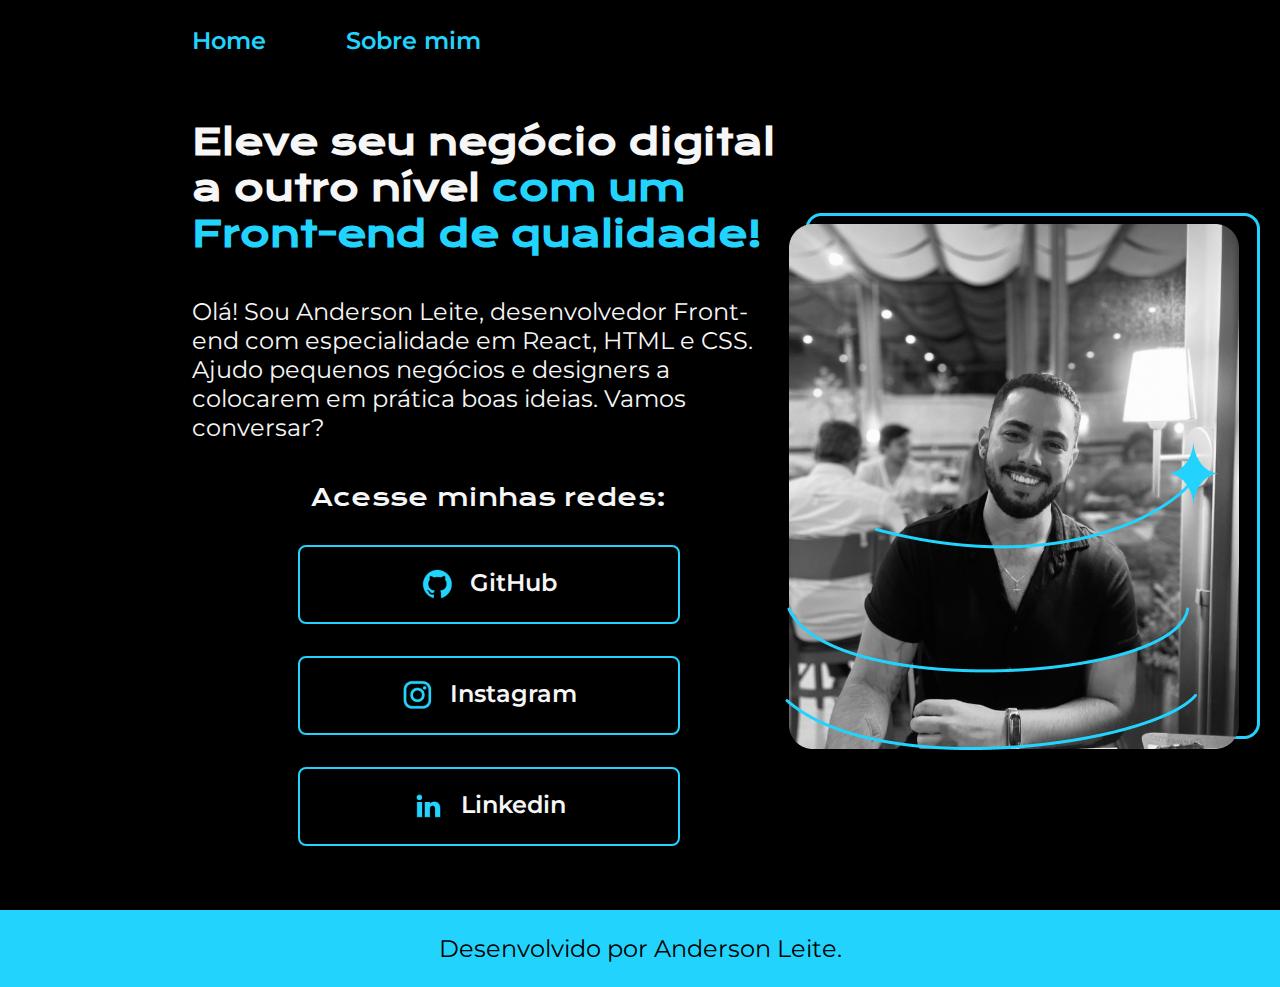
==== index.html @ 6e9f5388 "first version" ====
<!DOCTYPE html> 
<html lang="pt-br">
<head>
    <meta charset="UTF-8">
    <meta http-equiv="X-UA-Compatible" content="IE=edge">
    <meta name="viewport" content="width=device-width, initial-scale=1.0">
    <title>Portfolio</title>
    <link rel="stylesheet" href="style.css">
</head>
<body>
    <header class="cabecalho">
        <nav class="cabecalho__menu">
            <a class="cabecalho__menu__link">Home</a>
            <a class="cabecalho__menu__link">Sobre mim</a>
        </nav>
    </header>
    <main class="container">
        <section class="container__conteudo">
            <h1 class="container__conteudo__titulo">Eleve seu negócio digital a outro nível<strong class="titulo-destaque"> com um Front-end de qualidade!</strong></h1>
            <p class="container__conteudo__texto">Olá! Sou Anderson Leite, desenvolvedor Front-end com especialidade em React, HTML e CSS.
            Ajudo pequenos negócios e designers a colocarem em prática boas ideias. Vamos conversar?</p>
            <div class="container__link">
                <h2 class="container__link__sbtitulo">Acesse minhas redes:</h2>
                <a class="container__link__link" href="https://github.com/andersonleitee">
                <img src="./assets/github.png">GitHub
                </a>
                <a class="container__link__link" href="https://www.instagram.com/andersonleitecd/">
                <img src="./assets/instagram.png">Instagram
                </a>
                <a class="container__link__link" href="https://www.linkedin.com/in/anderson-leite-a68451125/">
                <img src="./assets/linkedin.png">Linkedin
                </a>
            </div>    
        </section> 
        <img src="./assets/Imagem.png" alt="Foto de Anderson no restaurante.">
    </main>
    <footer class="rodape">
        <p>Desenvolvido por Anderson Leite.</p>
    </footer>
</body>
</html>
---- style.css ----
@import url('https://fonts.googleapis.com/css2?family=Krona+One&family=Montserrat:wght@400;600&display=swap');
* {
    margin: 0;
    padding: 0;
}

body {
    box-sizing: border-box;
    background-color: #000000;
    color: #F6F6F6;
}

.cabecalho {
    padding: 2% 0% 0% 15%;
}

.cabecalho__menu {
    display: flex;
    gap: 80px;
}

.cabecalho__menu__link {
    color: #22D4FD;
    font-family: 'Montserrat', sans-serif;
    font-size: 24px;
    font-weight: 600;
}

.container {
    padding: 5% 15%;
    display: flex;
    align-items: center;
    justify-content: space-between; 
}

.container__conteudo {
    width: 615px;
    display: flex;
    flex-direction: column;
    gap: 40px;
}

.container__conteudo__titulo {
    width: 593px;
    font-size: 36px;
    font-family:'Krona One', sans-serif;
}

.titulo-destaque {
    color: #22D4FD;
}

.container__conteudo__texto {
    width: 593px;
    font-size: 24px;
    font-family: 'Montserrat', sans-serif;
}

.container__link {
    display: flex;
    justify-content: space-between;
    flex-direction: column;
    align-items: center;
    gap: 32px;
}

.container__link__sbtitulo {
    font-family:'Krona One', sans-serif;
    font-size: 24px;
    font-weight: 400;
}

.container__link__link{
   
    /* background-color: #22D4FD; */
    display: flex;
    justify-content: center;
    gap: 16px;
    border: 2px solid #22D4FD;
    width: 378px;
    text-align: center;
    border-radius: 8px;
    font-size: 24px;
    font-weight: 600;
    padding: 21.5px 0;
    text-decoration: none;
    color: #F6F6F6;
    font-family: 'Montserrat', sans-serif;
    
}

.container__link__link:hover {
    background-color: #272727;
}

.rodape {
    color: #000000;
    background-color: #22D4FD;
    text-align: center;
    font-family: 'Montserrat', sans-serif;
    font-size: 24px;
    padding: 24px;
}
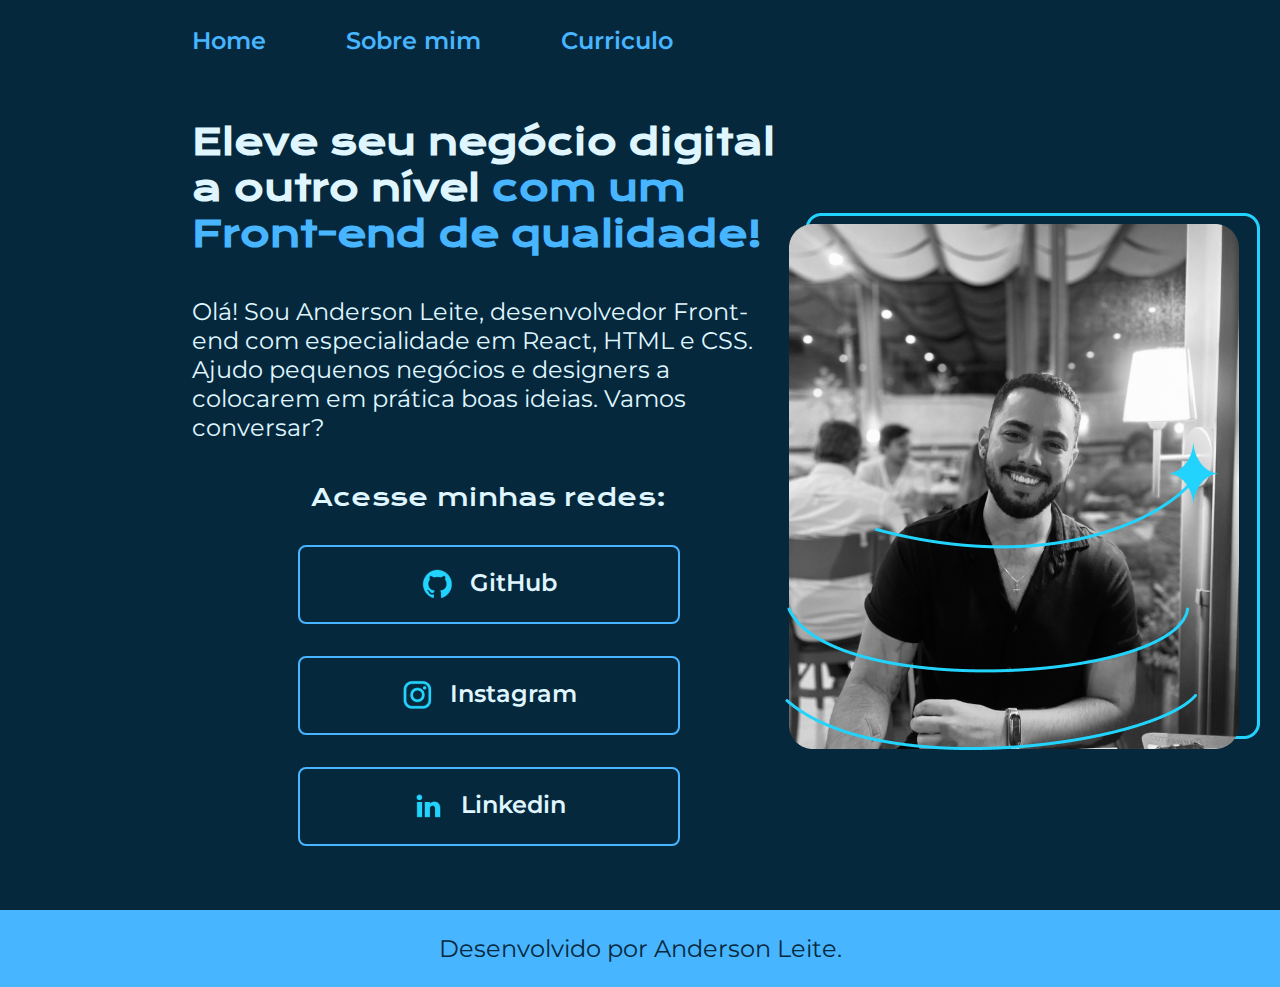
==== commit d3f41faf: "second version" ====
--- a/index.html
+++ b/index.html
@@ -5,13 +5,14 @@
     <meta http-equiv="X-UA-Compatible" content="IE=edge">
     <meta name="viewport" content="width=device-width, initial-scale=1.0">
     <title>Portfolio</title>
-    <link rel="stylesheet" href="style.css">
+    <link rel="stylesheet" href="./styles/style.css">
 </head>
 <body>
     <header class="cabecalho">
         <nav class="cabecalho__menu">
-            <a class="cabecalho__menu__link">Home</a>
-            <a class="cabecalho__menu__link">Sobre mim</a>
+            <a class="cabecalho__menu__link" href="index.html">Home</a>
+            <a class="cabecalho__menu__link" href="about.html">Sobre mim</a>
+            <a class="cabecalho__menu__link" href="curriculo.html">Curriculo</a>
         </nav>
     </header>
     <main class="container">
@@ -32,7 +33,7 @@
                 </a>
             </div>    
         </section> 
-        <img src="./assets/Imagem.png" alt="Foto de Anderson no restaurante.">
+        <img class="container__image" src="./assets/Imagem.png" alt="Foto de Anderson no restaurante.">
     </main>
     <footer class="rodape">
         <p>Desenvolvido por Anderson Leite.</p>
--- a/styles/style.css
+++ b/styles/style.css
@@ -0,0 +1,125 @@
+@import url('https://fonts.googleapis.com/css2?family=Krona+One&family=Montserrat:wght@400;600&display=swap');
+
+:root {
+    --cor-primaria: #06283D;
+    --cor-secundaria: #DFF6FF ;
+    --cor-terciaria: #47B5FF;
+    --cor-hover: #256D85;
+
+    --fonte-primaria: 'Krona One', sans-serif;
+    --fonte-secundaria: 'Montserrat', sans-serif;
+
+}
+
+* {
+    margin: 0;
+    padding: 0;
+}
+
+body {
+    box-sizing: border-box;
+    background-color: var(--cor-primaria);
+    color: var(--cor-secundaria);
+}
+
+.cabecalho {
+    padding: 2% 0% 0% 15%;
+}
+
+.cabecalho__menu {
+    display: flex;
+    gap: 80px;
+}
+
+.cabecalho__menu__link {
+    color: var(--cor-terciaria);
+    font-family: var(--fonte-secundaria);
+    font-size: 24px;
+    font-weight: 600;
+    text-decoration: none;
+}
+
+.container {
+    padding: 5% 15%;
+    display: flex;
+    align-items: center;
+    justify-content: space-between; 
+}
+
+.container__conteudo {
+    width: 615px;
+    display: flex;
+    flex-direction: column;
+    gap: 40px;
+}
+
+.container__conteudo__titulo {
+    width: 593px;
+    font-size: 36px;
+    font-family: var(--fonte-primaria);
+}
+
+.titulo-destaque {
+    color: var(--cor-terciaria);
+}
+
+.container__conteudo__texto {
+    width: 593px;
+    font-size: 24px;
+    font-family: var(--fonte-secundaria);
+}
+
+.container__link {
+    display: flex;
+    justify-content: space-between;
+    flex-direction: column;
+    align-items: center;
+    gap: 32px;
+}
+
+.container__link__sbtitulo {
+    font-family: var(--fonte-primaria);
+    font-size: 24px;
+    font-weight: 400;
+}
+
+.container__link__link{
+   
+    display: flex;
+    justify-content: center;
+    gap: 16px;
+    border: 2px solid var(--cor-terciaria);
+    width: 378px;
+    text-align: center;
+    border-radius: 8px;
+    font-size: 24px;
+    font-weight: 600;
+    padding: 21.5px 0;
+    text-decoration: none;
+    color: var(--cor-secundaria);
+    font-family: var(--fonte-secundaria);
+    
+}
+
+.container__link__link:hover {
+    background-color: var(--cor-hover);
+}
+
+.container__image {
+    padding: 0%;
+}
+
+.container__conteudo__texto a {
+    text-decoration: none;
+    color: var(--cor-terciaria);
+}
+
+
+.rodape {
+    color: var(--cor-primaria);
+    background-color: var(--cor-terciaria);
+    text-align: center;
+    font-family: var(--fonte-secundaria);
+    font-size: 24px;
+    padding: 24px;
+}
